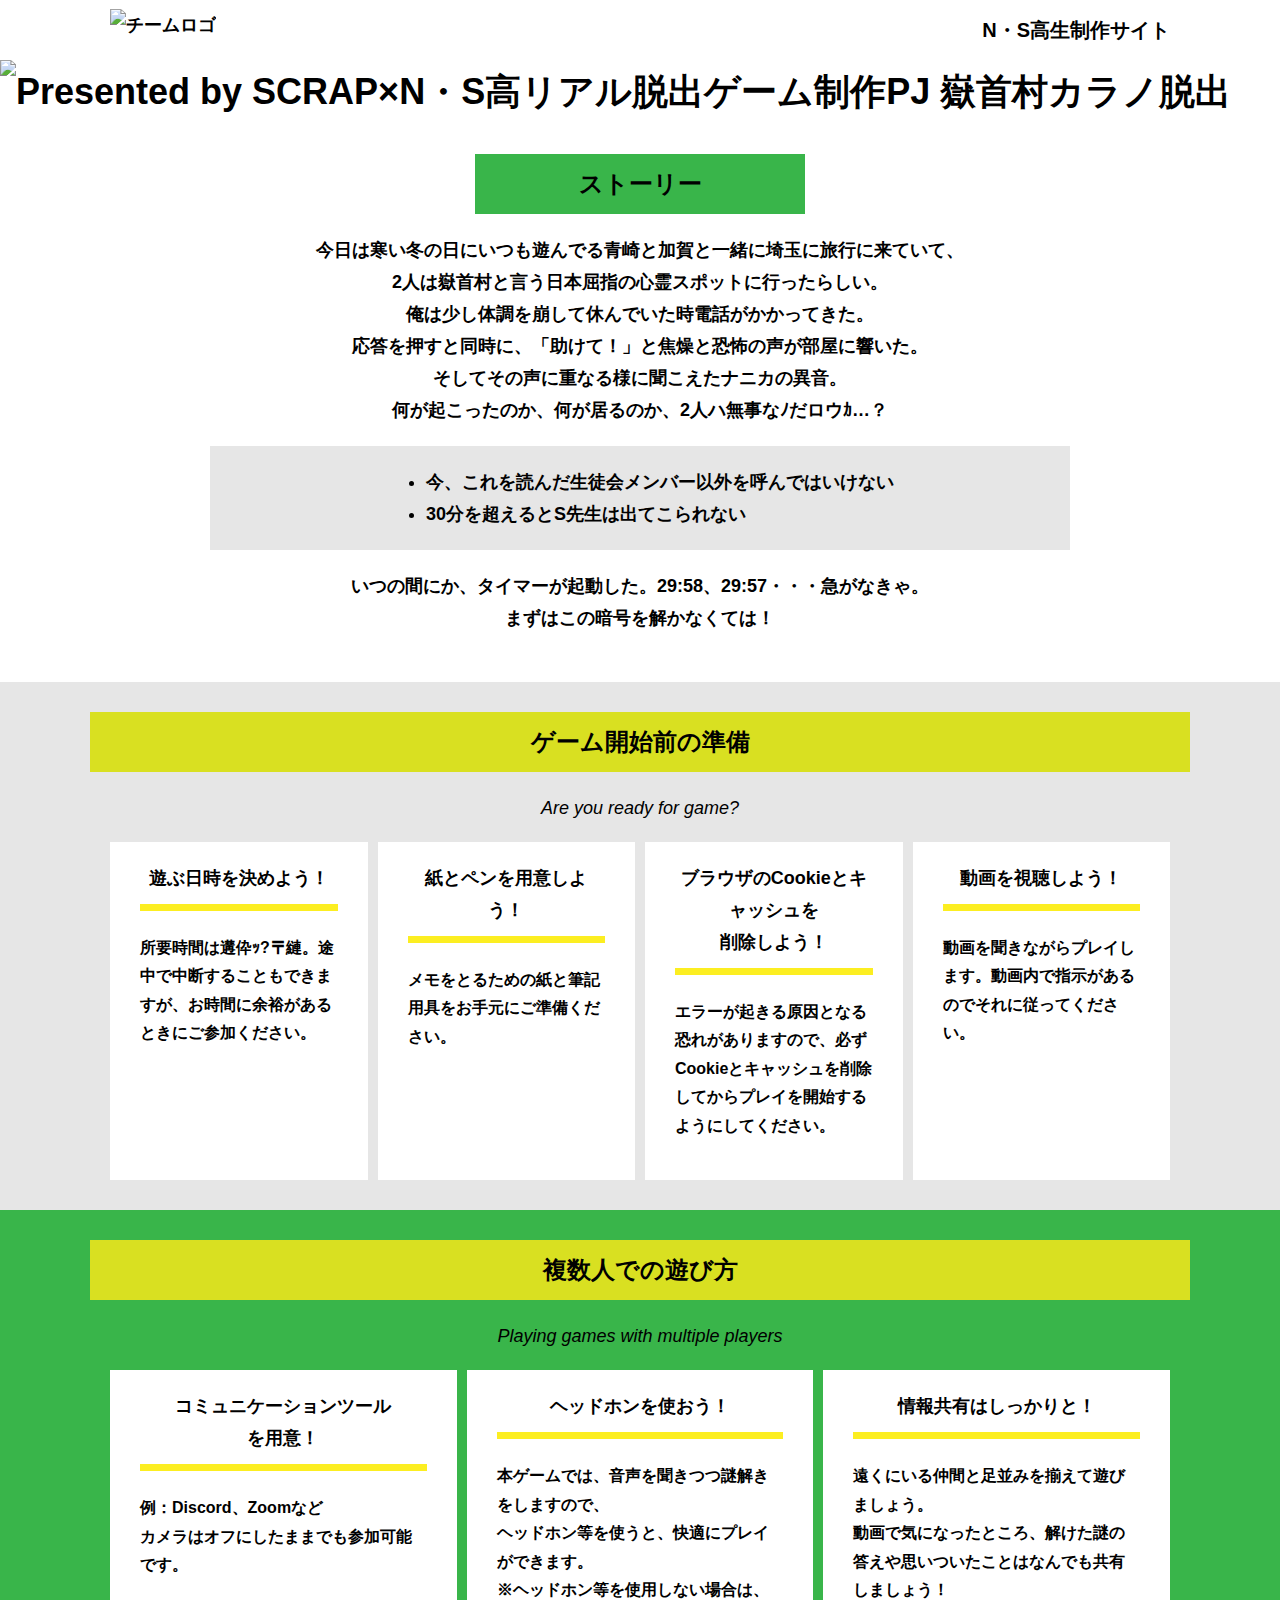
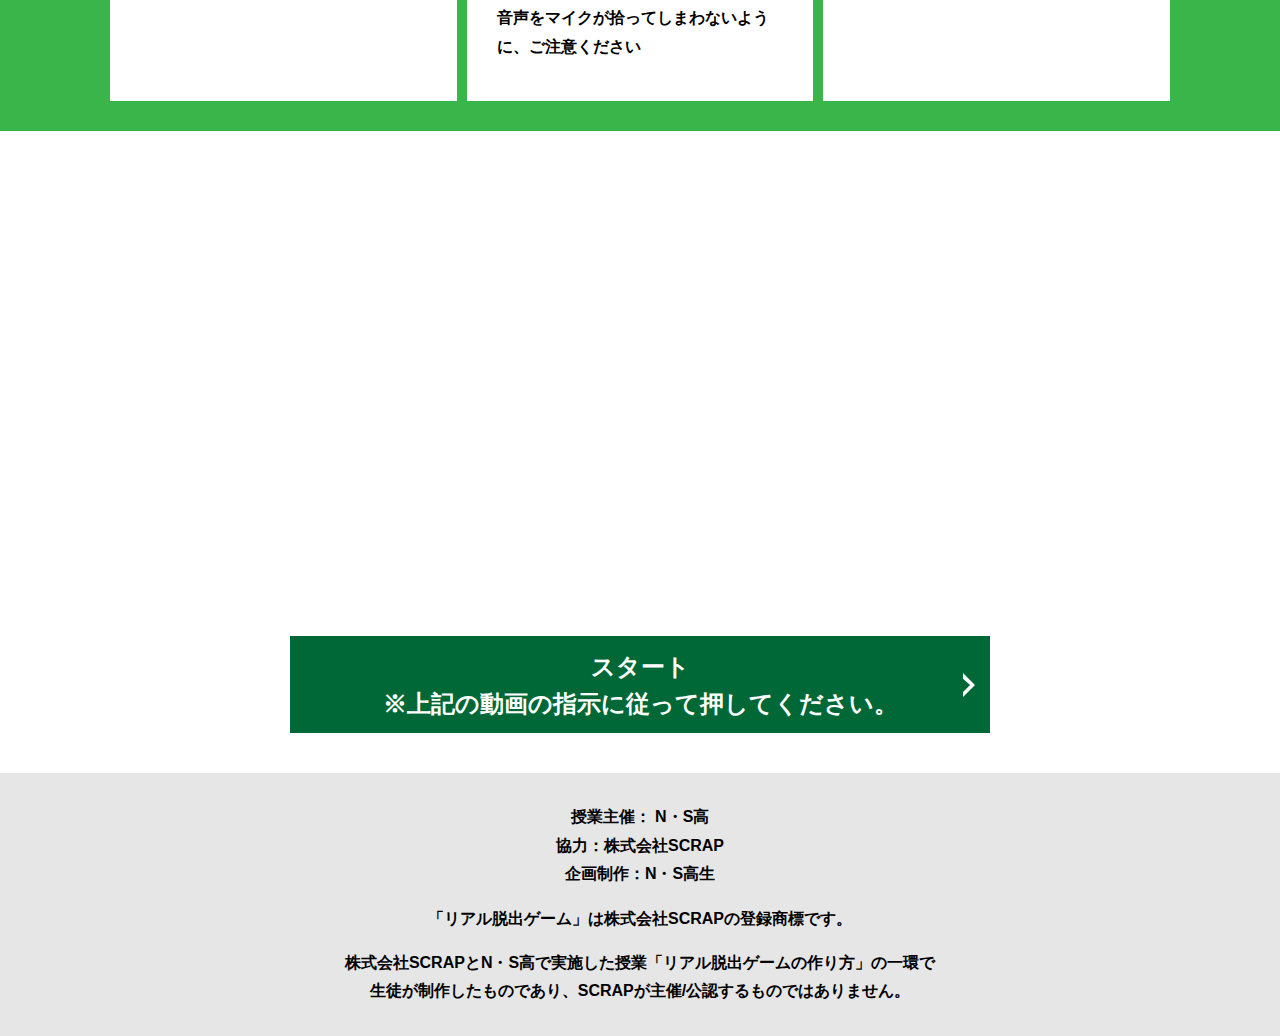
==== index.html @ 5a53a0fa "Update index.html" ====
<!DOCTYPE html>
<html lang="ja">
<head>
  <meta charset="UTF-8">
  <meta http-equiv="X-UA-Compatible" content="IE=edge">
  <meta name="viewport" content="width=device-width, initial-scale=1.0">
  <title>嶽首村カラノ脱出 │ Project N</title>
  <link rel="stylesheet" href="assets/css/normalize.css">
  <link rel="stylesheet" href="assets/css/style.css">
</head>
<body>
  <svg width="0" height="0" class="hidden">
    <symbol xmlns="http://www.w3.org/2000/svg" viewBox="0 0 12.47 24.94" id="arrow" class="arrow_svg">
      <title>arrow</title>
      <polygon points="0 24.94 0 19.66 7.35 12.47 0 5.92 0 0 12.47 12.47 0 24.94"/>
    </symbol>
  </svg>
  <header class="header">
    <div class="container">
      <div class="header__logo"><img src="assets/images/image1.svg" alt="チームロゴ"></div>
      <div class="header__name">N・S高生制作サイト</div>
    </div>
  </header>
  <main class="main index-page">
    <!-- タイトルエリア　ここから -->
    <h1 class="main-title"><img src="assets/images/top-image.png" alt="Presented by SCRAP×N・S高リアル脱出ゲーム制作PJ 嶽首村カラノ脱出"></h1>
    <!-- タイトルエリア　ここまで -->
    <section class="section section--story">
      <div class="container">
        <h2 class="section-title section-title--keycolor section-title--story">ストーリー</h2>
        <div class="story">
          <p class="text-center">今日は寒い冬の日にいつも遊んでる青崎と加賀と一緒に埼玉に旅行に来ていて、<br>
            2人は嶽首村と言う日本屈指の心霊スポットに行ったらしい。<br>
            俺は少し体調を崩して休んでいた時電話がかかってきた。<br>
            応答を押すと同時に、「助けて！」と焦燥と恐怖の声が部屋に響いた。<br>
            そしてその声に重なる様に聞こえたナニカの異音。<br>
            何が起こったのか、何が居るのか、2人ハ無事なﾉだロウｶ…？<br>
          <div class="story__note__outer bg-color--gray">
            <ul class="story__note">
              <li>今、これを読んだ生徒会メンバー以外を呼んではいけない</li>
              <li>30分を超えるとS先生は出てこられない</li>
            </ul>
          </div>
          <p class="text-center">いつの間にか、タイマーが起動した。29:58、29:57・・・急がなきゃ。<br>
            まずはこの暗号を解かなくては！</p>
        </div>
      </div>
    </section>
    <section class="section bg-color--gray">
      <div class="container">
        <h2 class="section-title">ゲーム開始前の準備</h2>
        <p class="font-eng text-center">Are you ready for game?</p>
        <!--
          class名"row"内のclass名"column"が横並びになります。
          改行する場合は以下のように追加してください。
          <div class="row">
            <div class="column">
              ～ 内容 ～
            </div>
          </div>
        -->
        <div class="row">
          <div class="column">
            <div class="card">
              <h3 class="card__title">遊ぶ日時を決めよう！</h3>
              <p class="card__content">所要時間は遘伜ｯ?〒縺。途中で中断することもできますが、お時間に余裕があるときにご参加ください。</p>
            </div>
          </div>
          <div class="column">
            <div class="card">
              <h3 class="card__title">紙とペンを用意しよう！</h3>
              <p class="card__content">メモをとるための紙と筆記用具をお手元にご準備ください。</p>
            </div>
          </div>
          <div class="column">
            <div class="card">
              <h3 class="card__title">ブラウザのCookieとキャッシュを<br>削除しよう！</h3>
              <p class="card__content">エラーが起きる原因となる恐れがありますので、必ずCookieとキャッシュを削除してからプレイを開始するようにしてください。</p>
            </div>
          </div>
          <div class="column">
            <div class="card">
              <h3 class="card__title">動画を視聴しよう！</h3>
              <p class="card__content">動画を聞きながらプレイします。動画内で指示があるのでそれに従ってください。</p>
            </div>
          </div>
        </div>
     </div>
    </section>
    <section class="section bg-color--keycolor">
      <div class="container">
        <h2 class="section-title">複数人での遊び方</h2>
        <p class="font-eng text-center">Playing games with multiple players</p>
        <div class="row">
          <div class="column">
            <div class="card">
              <h3 class="card__title">コミュニケーションツール<br>を用意！</h3>
              <p class="card__content">例：Discord、Zoomなど<br>
                カメラはオフにしたままでも参加可能です。
　　　　　　　　</p>
            </div>
          </div>
          <div class="column">
            <div class="card">
              <h3 class="card__title">ヘッドホンを使おう！</h3>
              <p class="card__content">本ゲームでは、音声を聞きつつ謎解きをしますので、<br>
                ヘッドホン等を使うと、快適にプレイができます。<br>
                ※ヘッドホン等を使用しない場合は、音声をマイクが拾ってしまわないように、ご注意ください</p>
            </div>
          </div>
          <div class="column">
            <div class="card">
              <h3 class="card__title">情報共有はしっかりと！</h3>
              <p class="card__content">遠くにいる仲間と足並みを揃えて遊びましょう。<br>
                動画で気になったところ、解けた謎の答えや思いついたことはなんでも共有しましょう！</p>
            </div>
          </div>
        </div>
      </div>
    </section>
    <div class="youtube__container">
      <div class="youtube">
        <iframe width="560" height="315" src="https://www.youtube.com/embed/6C8iuXgtB30?controls=0" title="YouTube video player" frameborder="0" allow="accelerometer; autoplay; clipboard-write; encrypted-media; gyroscope; picture-in-picture" allowfullscreen></iframe>
      </div>
    </div>
    <section class="section">
      <div class="container">
        <a class="btn" href="main.html">スタート<br>
          ※上記の動画の指示に従って押してください。<svg class="btn__arrow"><use xlink:href="#arrow"></use></svg></a>
      </div>
    </section>
  </main>
  <footer class="footer section bg-color--gray">
    <div class="container">
      <p class="text-center">授業主催： N・S高<br>協力：株式会社SCRAP<br>企画制作：N・S高生</p>
      <p class="text-center">「リアル脱出ゲーム」は株式会社SCRAPの登録商標です。</p>
      <p class="text-center">株式会社SCRAPとN・S高で実施した授業「リアル脱出ゲームの作り方」の一環で<br>生徒が制作したものであり、SCRAPが主催/公認するものではありません。</p>
    </div>
  </footer>
</body>
</html>
---- assets/css/style.css ----
@charset "UTF-8";
/****************************
 * 共通CSSのテンプレートです。
*****************************/
*,
*::before,
*::after {
  -webkit-box-sizing: border-box;
          box-sizing: border-box;
}

html {
  font-size: 18px;
  -webkit-box-sizing: border-box;
          box-sizing: border-box;
}

body {
  overflow-x: hidden;
  font-family: "游ゴシック体", "Yu Gothic", YuGothic, "ヒラギノ角ゴ Pro", "Hiragino Kaku Gothic Pro", "メイリオ", "Meiryo", sans-serif;
  font-size: 18px;
  line-height: 1.77778;
  font-weight: bold;
  text-decoration: none;
  border: none;
  list-style: none;
  color: #000;
  margin: 0;
}

img {
  width: 100%;
}

figure {
  margin: 0;
}

figcaption {
  margin-top: 30px;
  font-size: 14px;
}

@media screen and (max-width: 767px) {
  figcaption {
    font-size: 13px;
  }
}

input[type=text] {
  font-size: 18px;
  border: none;
  padding: 25px 35px;
  display: block;
  margin: 0 auto;
  max-width: 580px;
  width: 100%;
}

::-webkit-input-placeholder {
  color: #999;
}

:-ms-input-placeholder {
  color: #999;
}

::-ms-input-placeholder {
  color: #999;
}

::placeholder {
  color: #999;
}

button {
  cursor: pointer;
  display: block;
  border: none;
  margin: 0 auto;
  background-color: #006837;
  color: #fff;
  width: 287px;
  height: 55px;
}

/*******************
* Layout
*******************/
.section {
  padding-top: 30px;
  padding-bottom: 30px;
}

.section--clear {
  /* ステージクリア画面 */
  position: fixed;
  display: none;
  /* 読み込み時に一瞬表示されるのを防ぐ */
  -webkit-box-pack: center;
      -ms-flex-pack: center;
          justify-content: center;
  -webkit-box-align: center;
      -ms-flex-align: center;
          align-items: center;
  top: 0;
  bottom: 0;
  left: 0;
  right: 0;
  z-index: 200;
}

.section--clear.isClear {
  display: -webkit-box;
  display: -ms-flexbox;
  display: flex;
}

.container {
  width: 1100px;
  padding-left: 20px;
  padding-right: 20px;
  margin: 0 auto;
}

@media screen and (max-width: 1100px) {
  .container {
    width: calc(100% - 40px);
  }
}

.row {
  display: -webkit-box;
  display: -ms-flexbox;
  display: flex;
  -ms-flex-line-pack: stretch;
      align-content: stretch;
  gap: 10px;
}

.row + .row {
  margin-top: 20px;
}

.column {
  width: 100%;
}

.card {
  background-color: #fff;
  margin-bottom: 20px;
  height: 100%;
}

.card__title {
  font-size: 18px;
  text-align: center;
  margin: 0;
  padding: 20px 30px;
  position: relative;
  cursor: pointer;
}

.card__content {
  -webkit-transition: all 0.3s;
  transition: all 0.3s;
  font-size: 16px;
  padding: 20px 30px;
  margin: 0;
  position: relative;
}

.card__content::before {
  display: block;
  content: '';
  width: calc(100% - 60px);
  height: 7px;
  background-color: #fcee21;
  position: absolute;
  top: -10px;
  left: 30px;
}

.hint-page .card {
  height: auto;
}

.hint-page .card__content {
  display: none;
  text-align: center;
}

.hint-page .card__arrow {
  position: absolute;
  top: calc(50% - 12px);
  right: 45px;
  -webkit-transform: rotate(90deg);
          transform: rotate(90deg);
  -webkit-transition: all 0.3s;
  transition: all 0.3s;
  fill: #009245;
  width: 12px;
  height: 24px;
}

.hint-page .card.is-open .card__content {
  display: block;
}

.hint-page .card.is-open .card__arrow {
  -webkit-transform: rotate(-90deg);
          transform: rotate(-90deg);
}

.box {
  padding: 35px 30px;
}

.youtube {
  position: relative;
  width: 100%;
  padding-top: 56.25%;
}

.youtube iframe {
  position: absolute;
  top: 0;
  left: 0;
  width: 100%;
  height: 100%;
}

.youtube__container {
  max-width: 800px;
  margin: 15px auto 0 auto;
}

/*********************
* Color
*********************/
.bg-color--keycolor {
  background-color: #39b54a;
}

.bg-color--subcolor {
  background-color: #d9e021;
}

.bg-color--gray {
  background-color: #e6e6e6;
}

/*********************
* title
**********************/
.main-title {
  margin: 0;
}

.sub-title {
  text-align: center;
  font-size: 18px;
  line-height: 1.66667;
}

.sub-title__bg {
  background-color: #fcee21;
  padding-left: 1rem;
  padding-right: 1rem;
}

.section-title {
  font-size: 24px;
  line-height: 1.75;
  text-align: center;
  padding: 9px 20px;
  background-color: #d9e021;
  margin: 0 -20px 20px -20px;
}

.section-title__stage {
  display: inline-block;
  margin-right: 2rem;
}

.section-title--keycolorlight {
  background-color: #8cc63f;
}

.section-title--keycolorlight .section-title__stage {
  color: #fff;
}

.section-title--keycolor {
  background-color: #39b54a;
}

.section-title--story {
  width: 330px;
  margin: 0 auto 20px;
}

.section-title--border {
  position: relative;
  font-size: 30px;
  text-align: center;
  line-height: 1.06667;
  margin: 0;
  padding-bottom: 15px;
  color: #006837;
}

.section-title--border::after {
  position: absolute;
  bottom: 0;
  left: calc(50% - 95px);
  display: block;
  content: '';
  background-color: #fff;
  height: 2.6px;
  width: 190px;
}

/******************
* text
******************/
.font-eng {
  font-style: italic;
  font-weight: normal;
}

/*************************
* Button
*************************/
.btn {
  display: block;
  text-decoration: none;
  cursor: pointer;
  background-color: #006837;
  color: #fff;
  font-size: 24px;
  line-height: 1.54167;
  text-align: center;
  padding: 11.5px;
  width: calc(100% - 40px);
  max-width: 700px;
  margin: 10px auto;
  position: relative;
}

.btn:hover {
  opacity: 0.7;
}

.btn__arrow {
  position: absolute;
  top: calc(50% - 12px);
  right: 15px;
  fill: #fff;
  width: 12px;
  height: 24px;
}

/****************
* header
*****************/
.header {
  background-color: #fff;
  height: 60px;
}

.header .container {
  display: -webkit-box;
  display: -ms-flexbox;
  display: flex;
  -webkit-box-pack: justify;
      -ms-flex-pack: justify;
          justify-content: space-between;
  -webkit-box-align: center;
      -ms-flex-align: center;
          align-items: center;
  height: 100%;
}

.header__logo {
  width: 330px;
  height: 42px;
}

.header__name {
  font-size: 20px;
  line-height: 1.1;
}

.footer {
  font-size: 16px;
}

.footer p:first-child {
  margin-top: 0;
}

.footer p:last-child {
  margin-bottom: 0;
}

/********************
* main
********************/
.story__note {
  margin: 0;
}

.story__note__outer {
  width: 860px;
  display: -webkit-box;
  display: -ms-flexbox;
  display: flex;
  padding: 20px;
  margin: 20px auto;
  -webkit-box-pack: center;
      -ms-flex-pack: center;
          justify-content: center;
}

@media screen and (max-width: 940px) {
  .story__note__outer {
    width: 100%;
  }
}

.stage-column__container + .stage-column__container {
  border-top: 2px solid #fff;
}

.answer {
  font-size: 18px;
  margin-bottom: 20px;
  line-height: 80px;
  word-spacing: 20px;
}

.err-message {
  color: #c1272d;
  font-size: 18px;
  text-align: center;
}

.link-hint {
  text-align: center;
  display: block;
  margin-top: 20px;
}

.clear-message {
  background-color: #d9e021;
  padding: 30px 30px 60px;
  position: relative;
}

.clear-message__title {
  position: relative;
  display: block;
  text-align: center;
  color: #006837;
  font-size: 30px;
  padding-bottom: 10px;
  margin-bottom: 35px;
}

.clear-message__title::after {
  content: '';
  position: absolute;
  display: block;
  width: 183px;
  height: 2px;
  background-color: #fff;
  bottom: 0;
  left: calc(50% - (183px/2));
}

.clear-message__content {
  text-align: center;
}

.clear-message__btn {
  position: absolute;
  bottom: -30px;
  left: calc(50% - 144px);
  width: 288px;
  margin: 0;
}

/********************
* Utility
********************/
.text-center {
  text-align: center;
}

.text-left {
  text-align: left;
}

.text-right {
  text-align: right;
}

.hidden {
  display: none;
}
/*# sourceMappingURL=style.css.map */
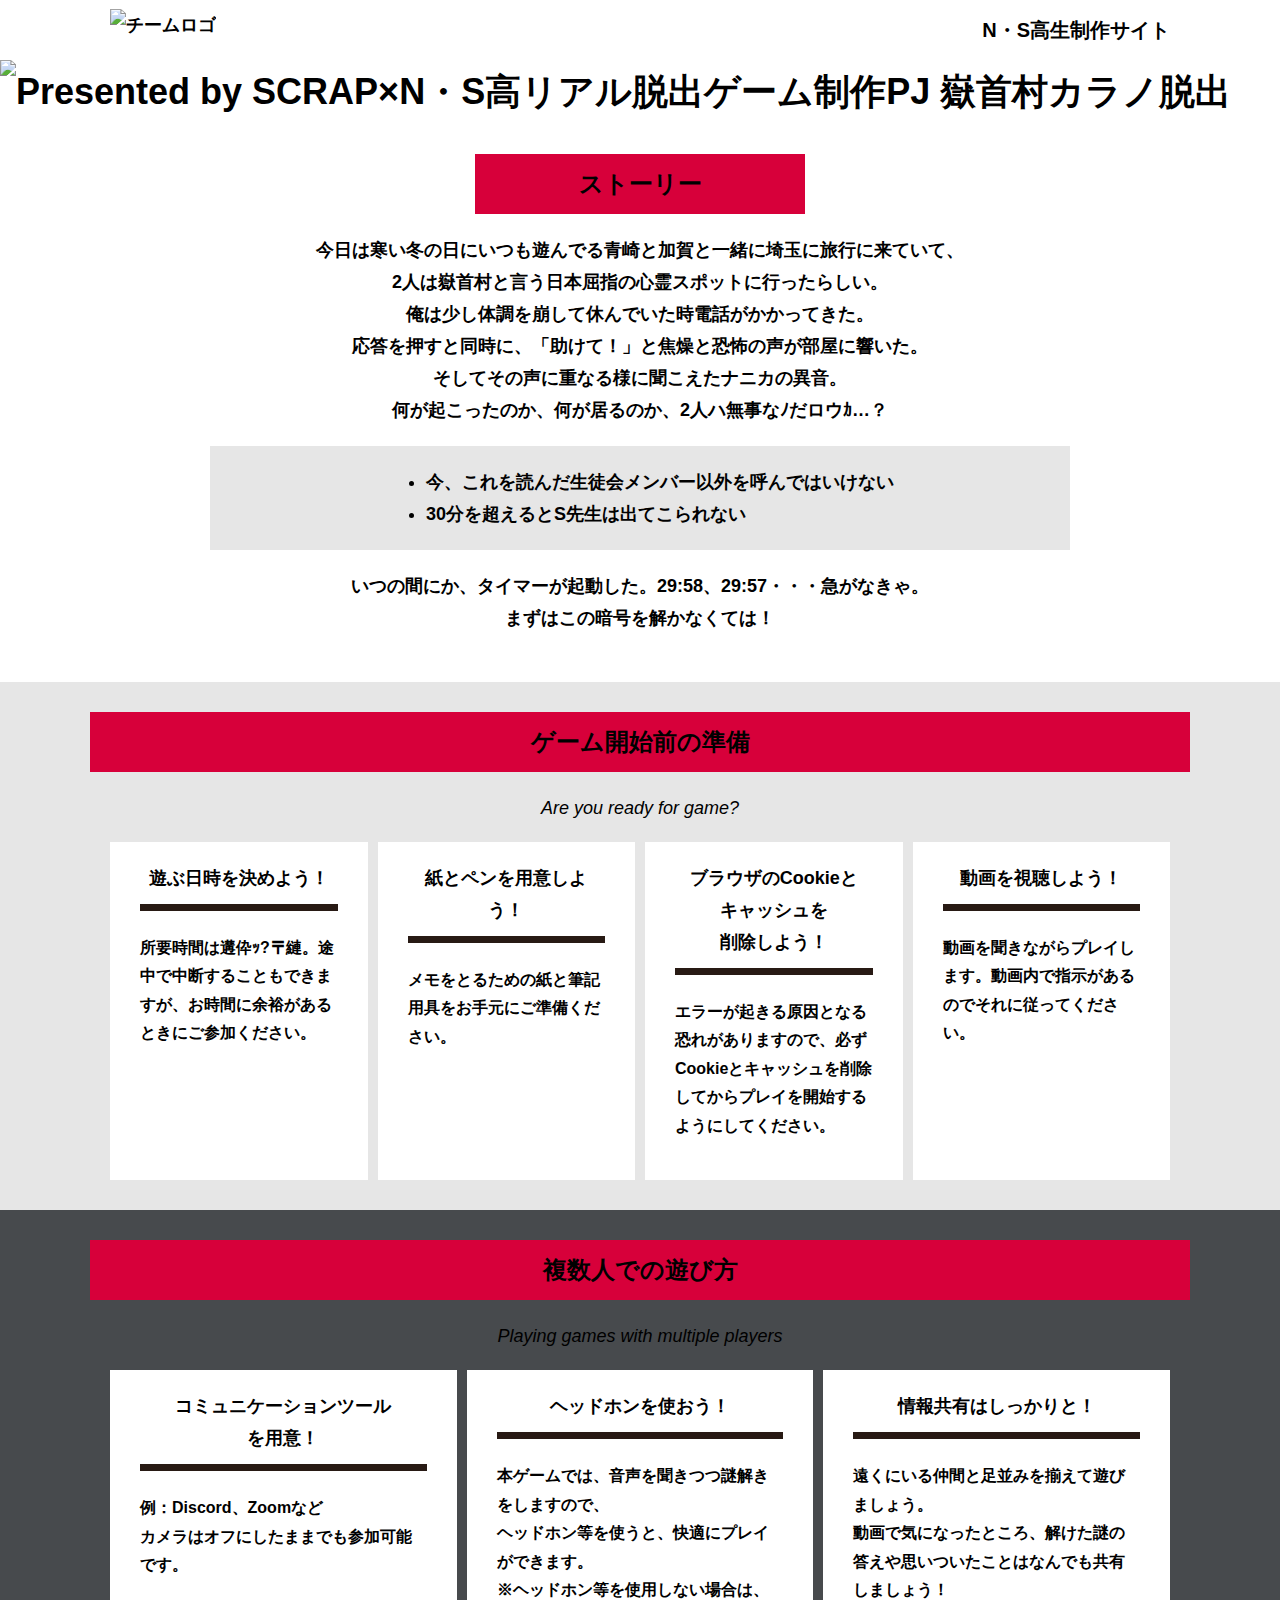
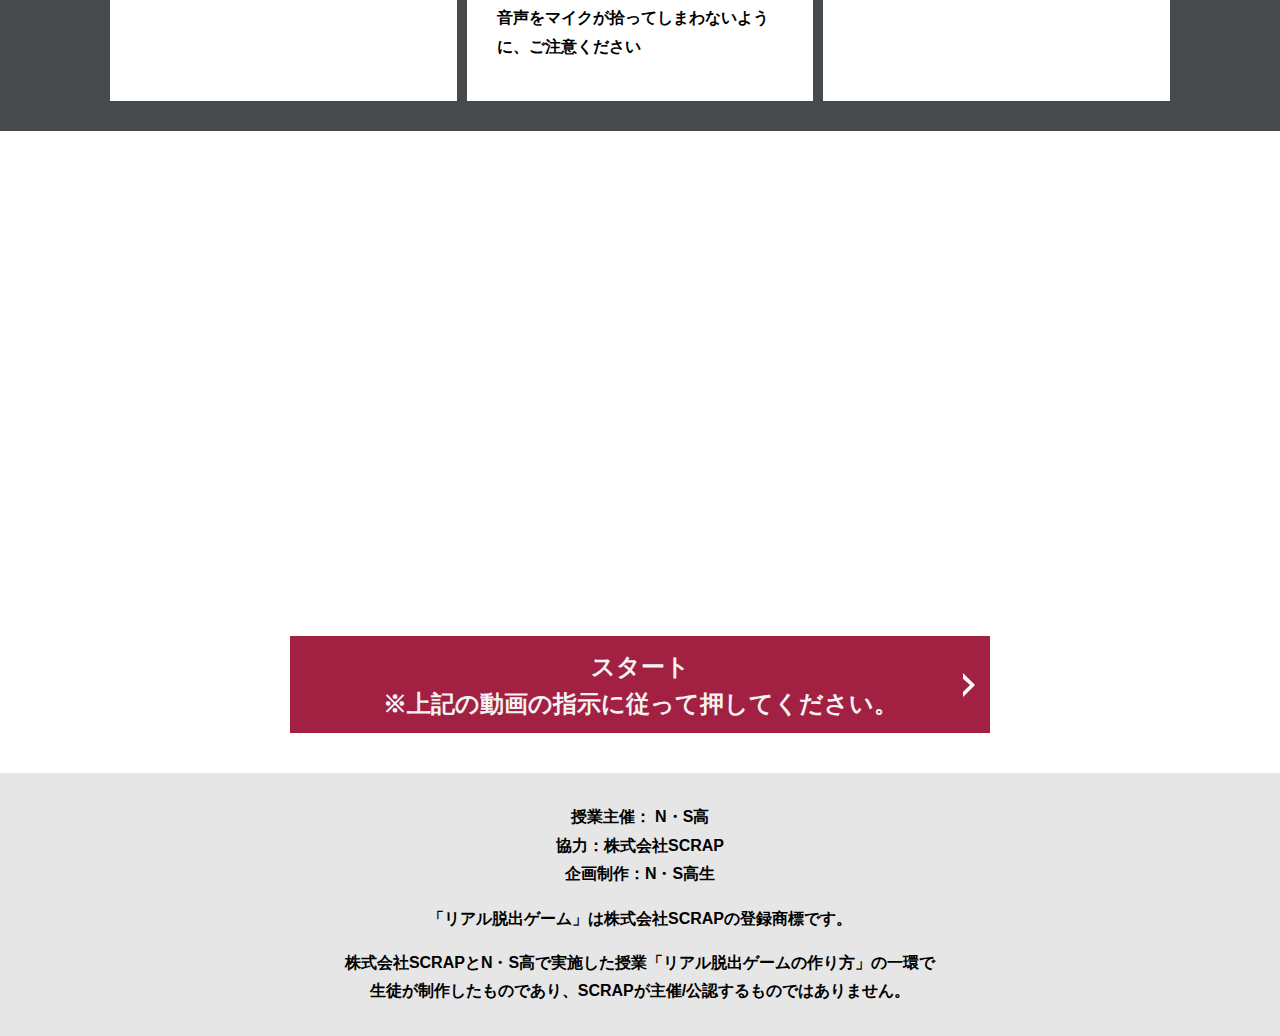
==== commit 4c8e5b64: "Update index.html" ====
--- a/index.html
+++ b/index.html
@@ -17,13 +17,13 @@
   </svg>
   <header class="header">
     <div class="container">
-      <div class="header__logo"><img src="assets/images/image1.svg" alt="チームロゴ"></div>
+      <div class="header__logo"><img src="assets/images/image0 (1).svg" alt="チームロゴ"></div>
       <div class="header__name">N・S高生制作サイト</div>
     </div>
   </header>
   <main class="main index-page">
     <!-- タイトルエリア　ここから -->
-    <h1 class="main-title"><img src="assets/images/top-image.png" alt="Presented by SCRAP×N・S高リアル脱出ゲーム制作PJ 嶽首村カラノ脱出"></h1>
+    <h1 class="main-title"><img src="assets/images/イラスト493.png" alt="Presented by SCRAP×N・S高リアル脱出ゲーム制作PJ 嶽首村カラノ脱出"></h1>
     <!-- タイトルエリア　ここまで -->
     <section class="section section--story">
       <div class="container">
@@ -74,7 +74,7 @@
           </div>
           <div class="column">
             <div class="card">
-              <h3 class="card__title">ブラウザのCookieとキャッシュを<br>削除しよう！</h3>
+              <h3 class="card__title">ブラウザのCookieと<br>キャッシュを<br>削除しよう！</h3>
               <p class="card__content">エラーが起きる原因となる恐れがありますので、必ずCookieとキャッシュを削除してからプレイを開始するようにしてください。</p>
             </div>
           </div>
--- a/assets/css/style.css
+++ b/assets/css/style.css
@@ -175,7 +175,7 @@
   content: '';
   width: calc(100% - 60px);
   height: 7px;
-  background-color: #fcee21;
+  background-color: #281a14;
   position: absolute;
   top: -10px;
   left: 30px;
@@ -239,7 +239,7 @@
 * Color
 *********************/
 .bg-color--keycolor {
-  background-color: #39b54a;
+  background-color: #474a4d;
 }
 
 .bg-color--subcolor {
@@ -274,7 +274,7 @@
   line-height: 1.75;
   text-align: center;
   padding: 9px 20px;
-  background-color: #d9e021;
+  background-color: #d7003a;
   margin: 0 -20px 20px -20px;
 }
 
@@ -284,7 +284,7 @@
 }
 
 .section-title--keycolorlight {
-  background-color: #8cc63f;
+  background-color: #e83929;
 }
 
 .section-title--keycolorlight .section-title__stage {
@@ -292,7 +292,7 @@
 }
 
 .section-title--keycolor {
-  background-color: #39b54a;
+  background-color: #d7003a;
 }
 
 .section-title--story {
@@ -336,8 +336,8 @@
   display: block;
   text-decoration: none;
   cursor: pointer;
-  background-color: #006837;
-  color: #fff;
+  background-color: #a22041;
+  color: #f3f3f3;
   font-size: 24px;
   line-height: 1.54167;
   text-align: center;
@@ -453,7 +453,7 @@
 }
 
 .clear-message {
-  background-color: #d9e021;
+  background-color: #d3381c;
   padding: 30px 30px 60px;
   position: relative;
 }
@@ -462,7 +462,7 @@
   position: relative;
   display: block;
   text-align: center;
-  color: #006837;
+  color: #302833;
   font-size: 30px;
   padding-bottom: 10px;
   margin-bottom: 35px;
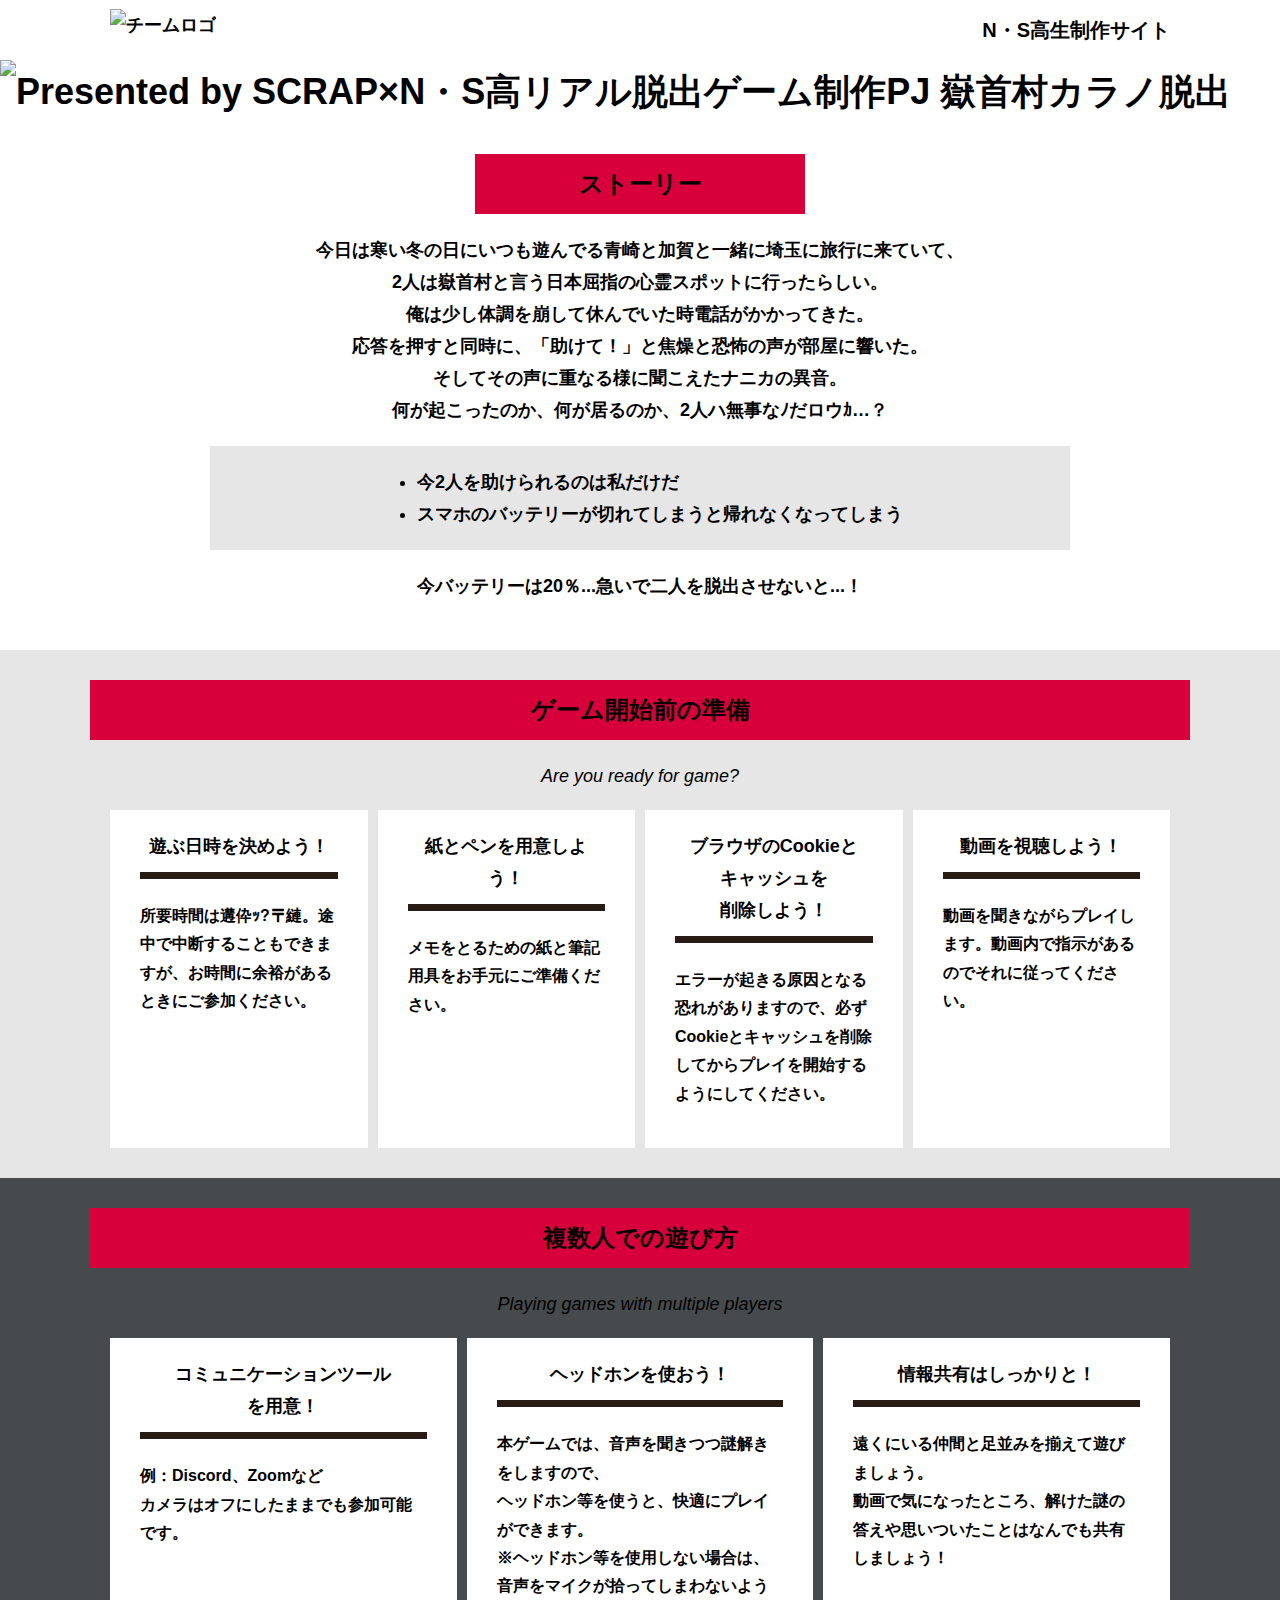
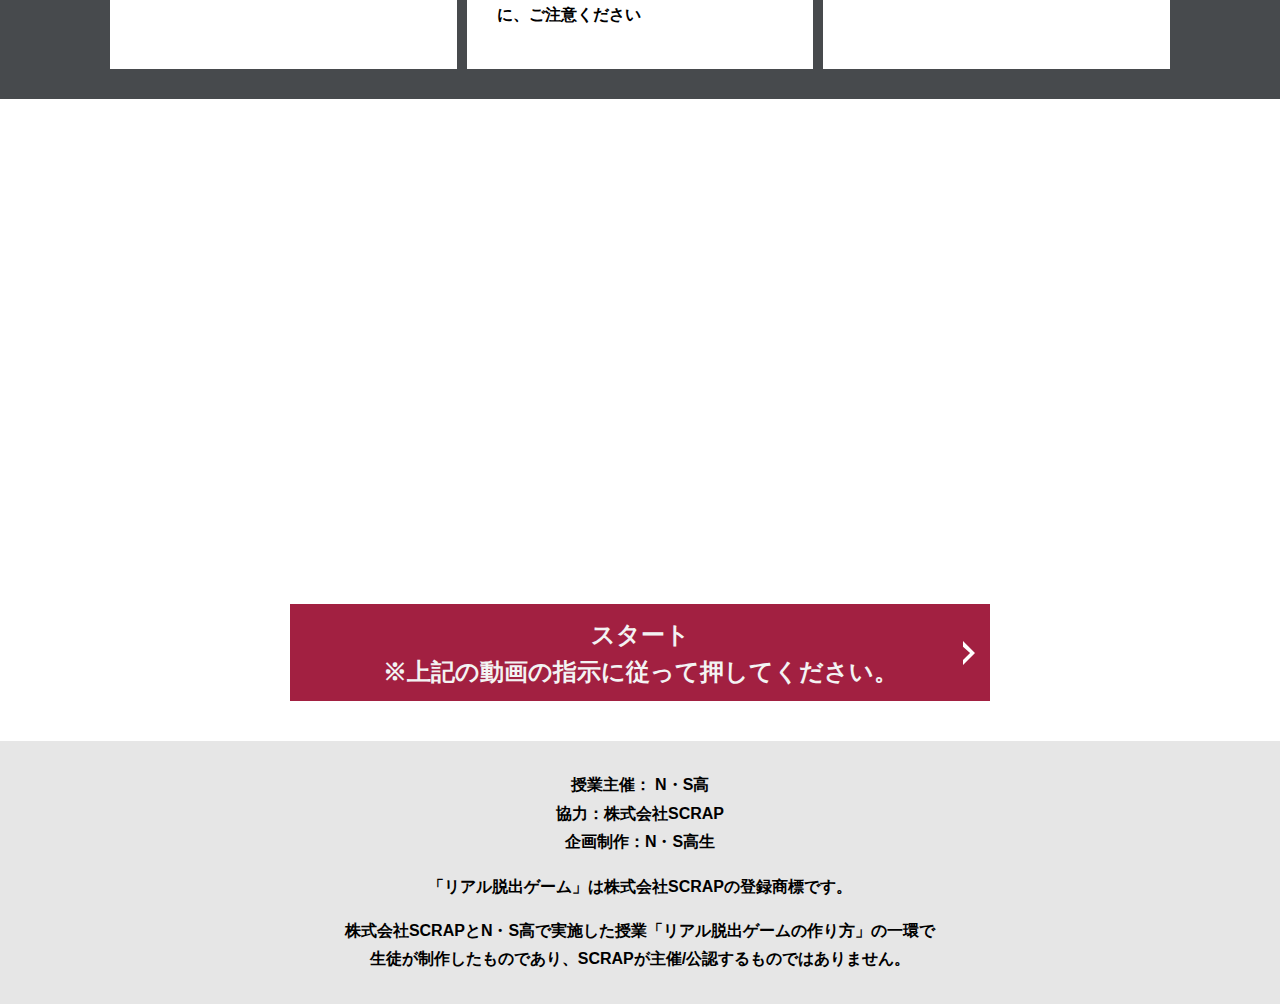
==== commit a93a8302: "Update index.html" ====
--- a/index.html
+++ b/index.html
@@ -37,12 +37,11 @@
             何が起こったのか、何が居るのか、2人ハ無事なﾉだロウｶ…？<br>
           <div class="story__note__outer bg-color--gray">
             <ul class="story__note">
-              <li>今、これを読んだ生徒会メンバー以外を呼んではいけない</li>
-              <li>30分を超えるとS先生は出てこられない</li>
+              <li>今2人を助けられるのは私だけだ</li>
+              <li>スマホのバッテリーが切れてしまうと帰れなくなってしまう</li>
             </ul>
           </div>
-          <p class="text-center">いつの間にか、タイマーが起動した。29:58、29:57・・・急がなきゃ。<br>
-            まずはこの暗号を解かなくては！</p>
+          <p class="text-center">今バッテリーは20％...急いで二人を脱出させないと...！</p>
         </div>
       </div>
     </section>
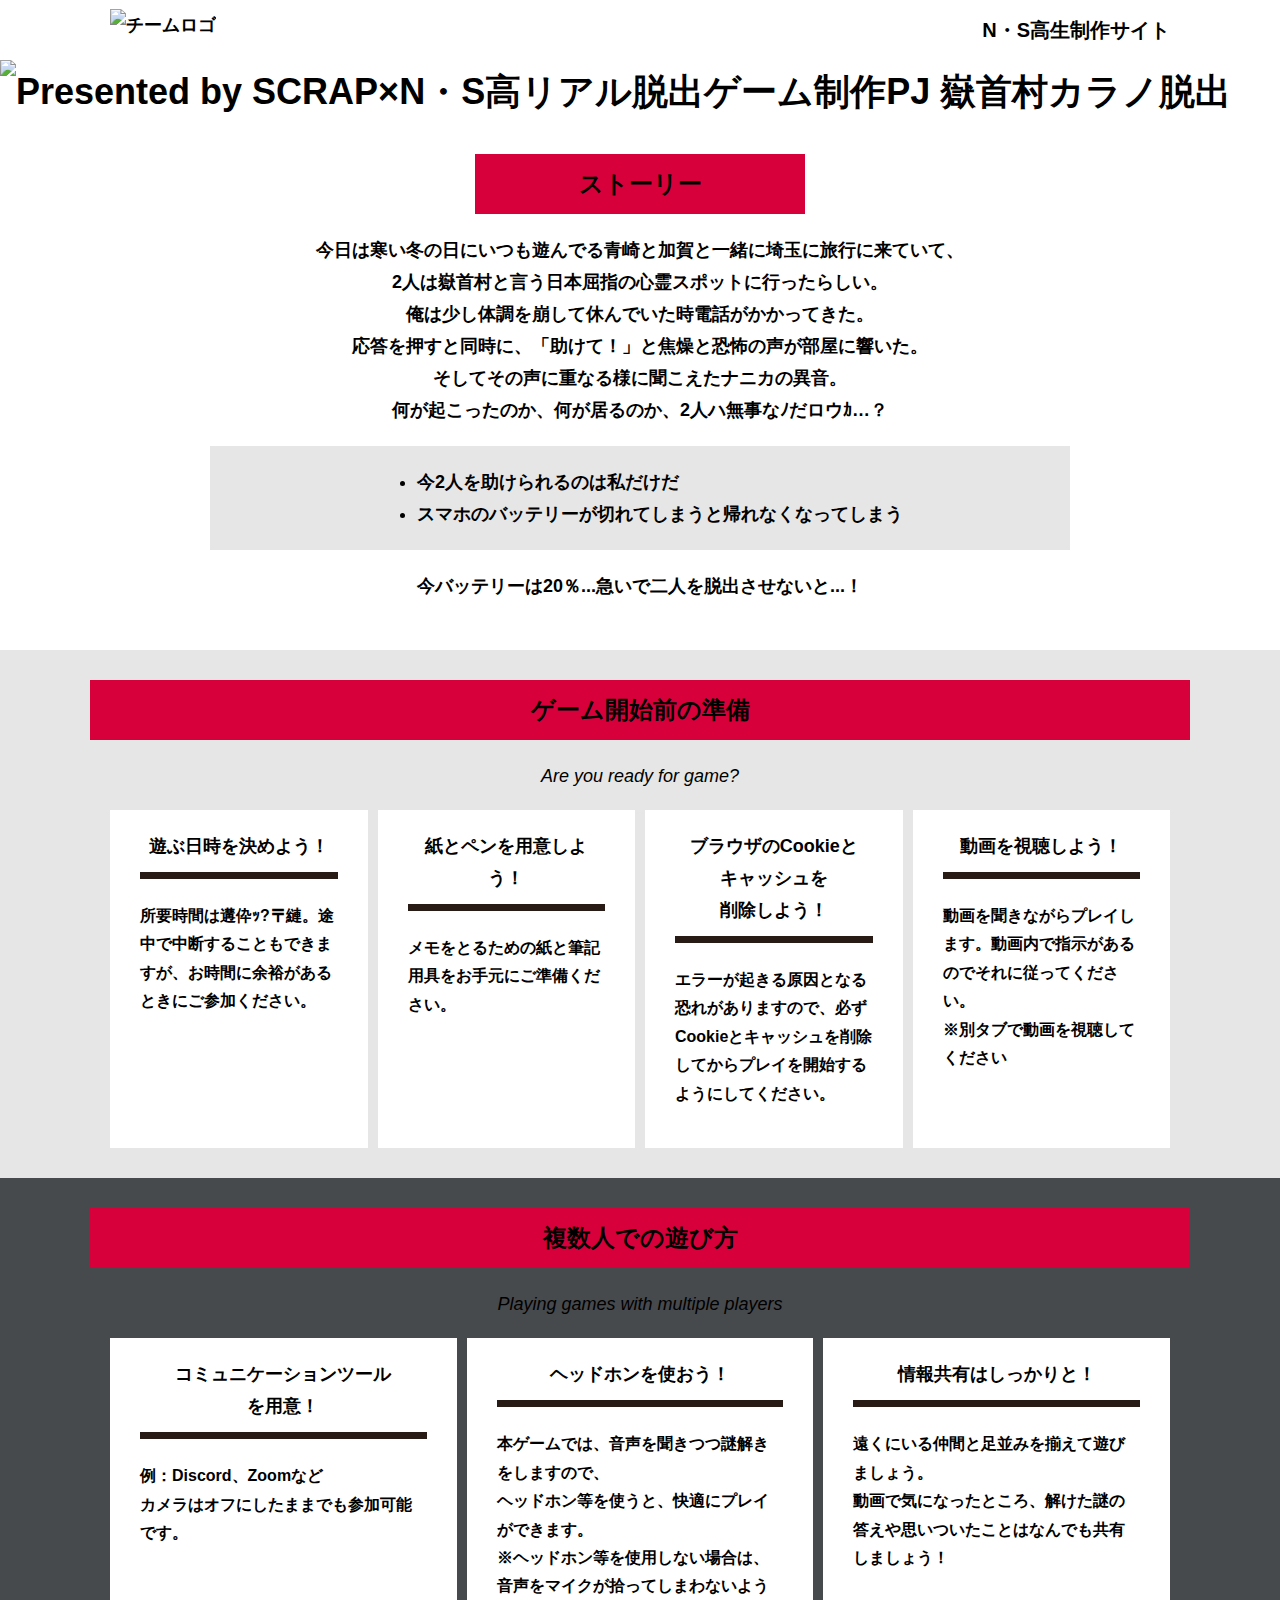
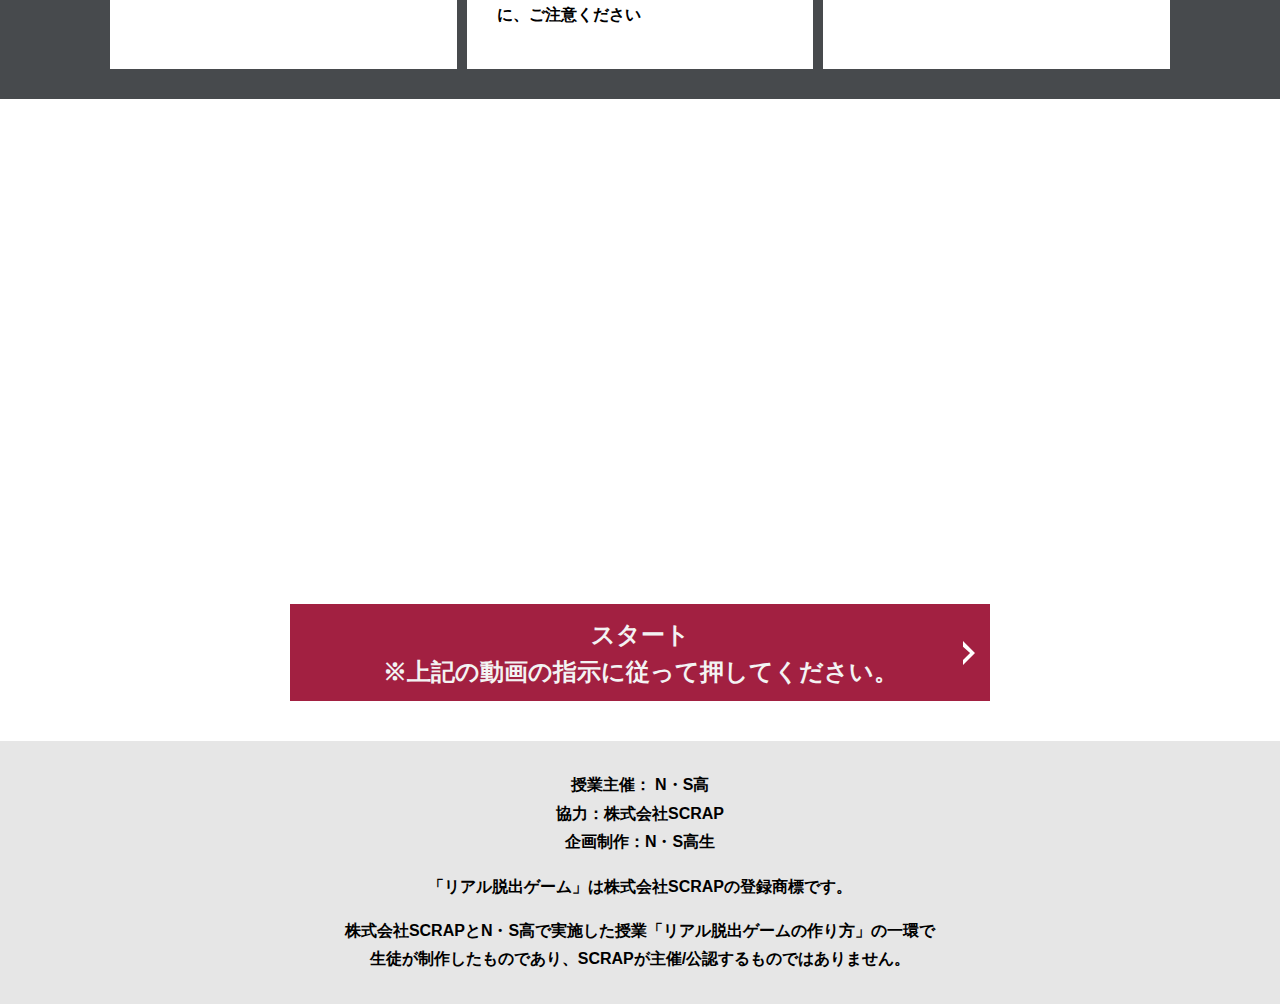
==== commit 4901b5f8: "Update index.html" ====
--- a/index.html
+++ b/index.html
@@ -80,7 +80,8 @@
           <div class="column">
             <div class="card">
               <h3 class="card__title">動画を視聴しよう！</h3>
-              <p class="card__content">動画を聞きながらプレイします。動画内で指示があるのでそれに従ってください。</p>
+              <p class="card__content">動画を聞きながらプレイします。動画内で指示があるのでそれに従ってください。<br>
+              ※別タブで動画を視聴してください</p>
             </div>
           </div>
         </div>
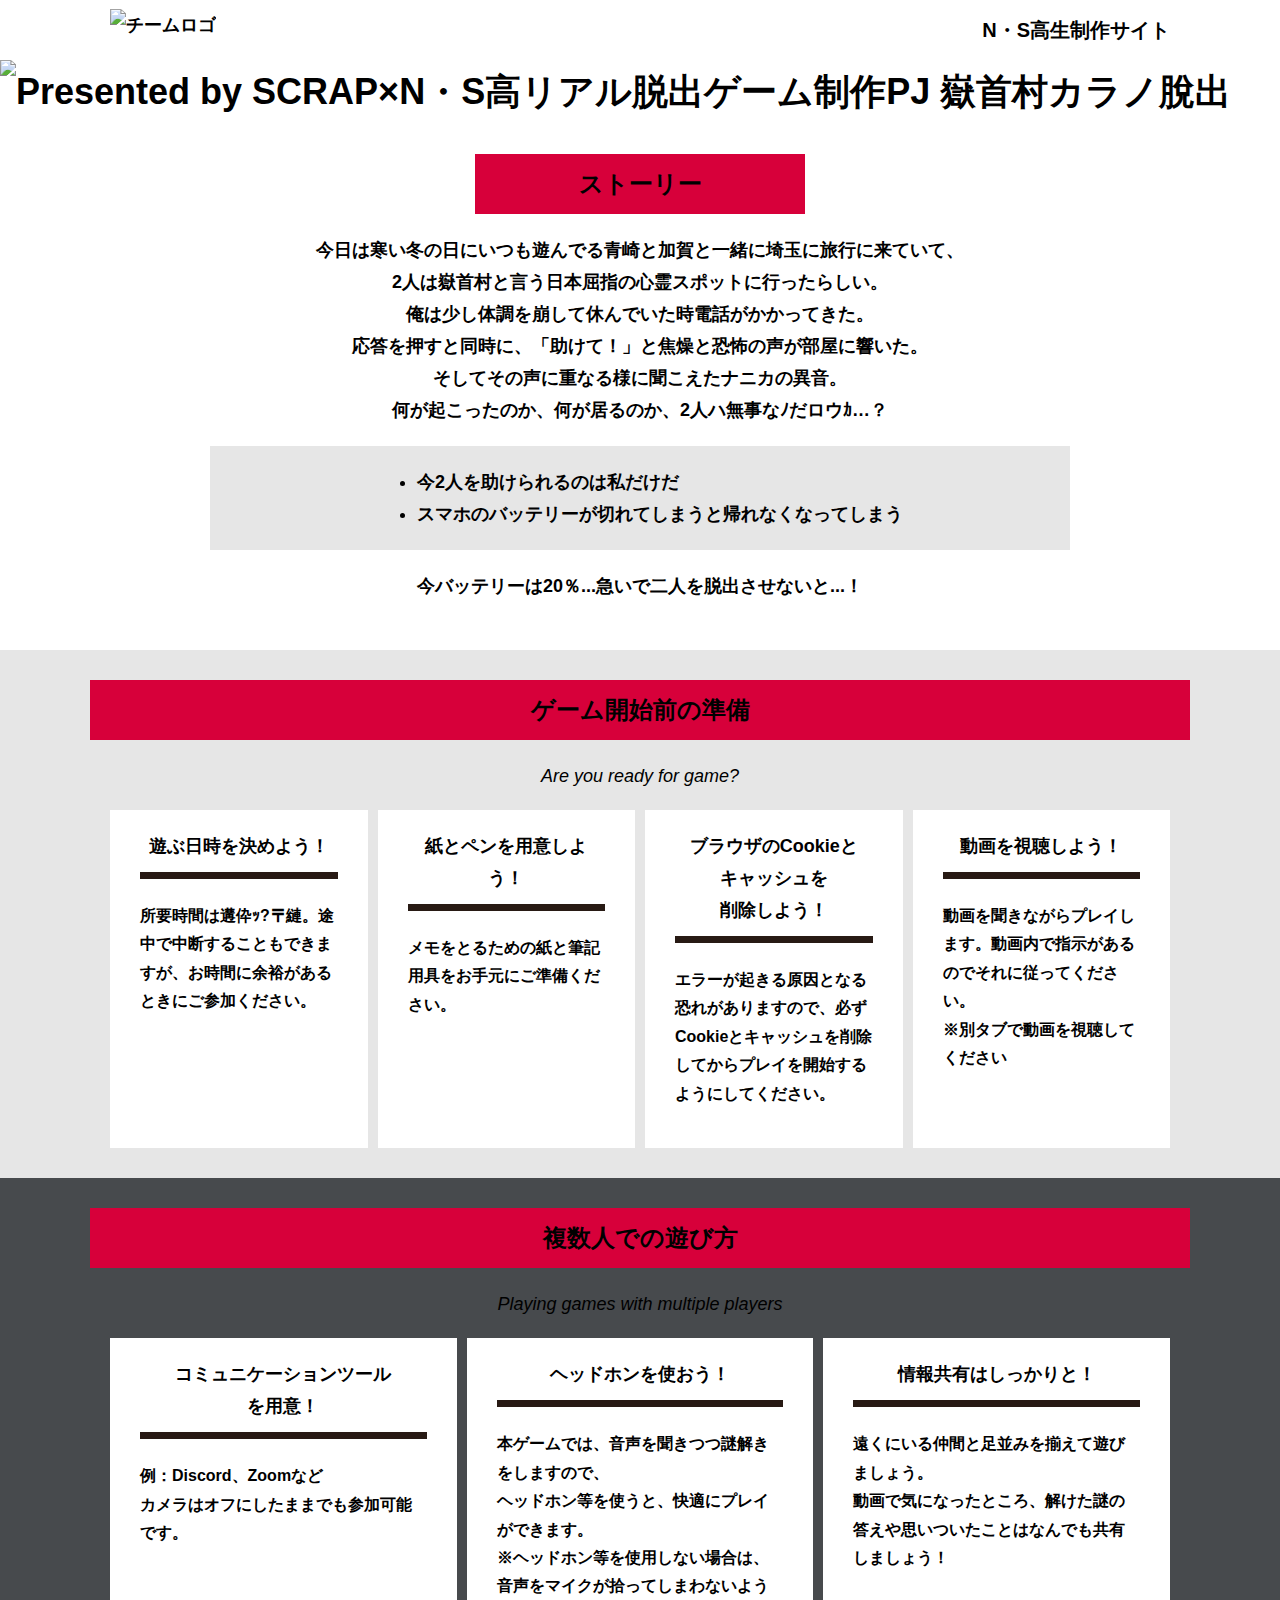
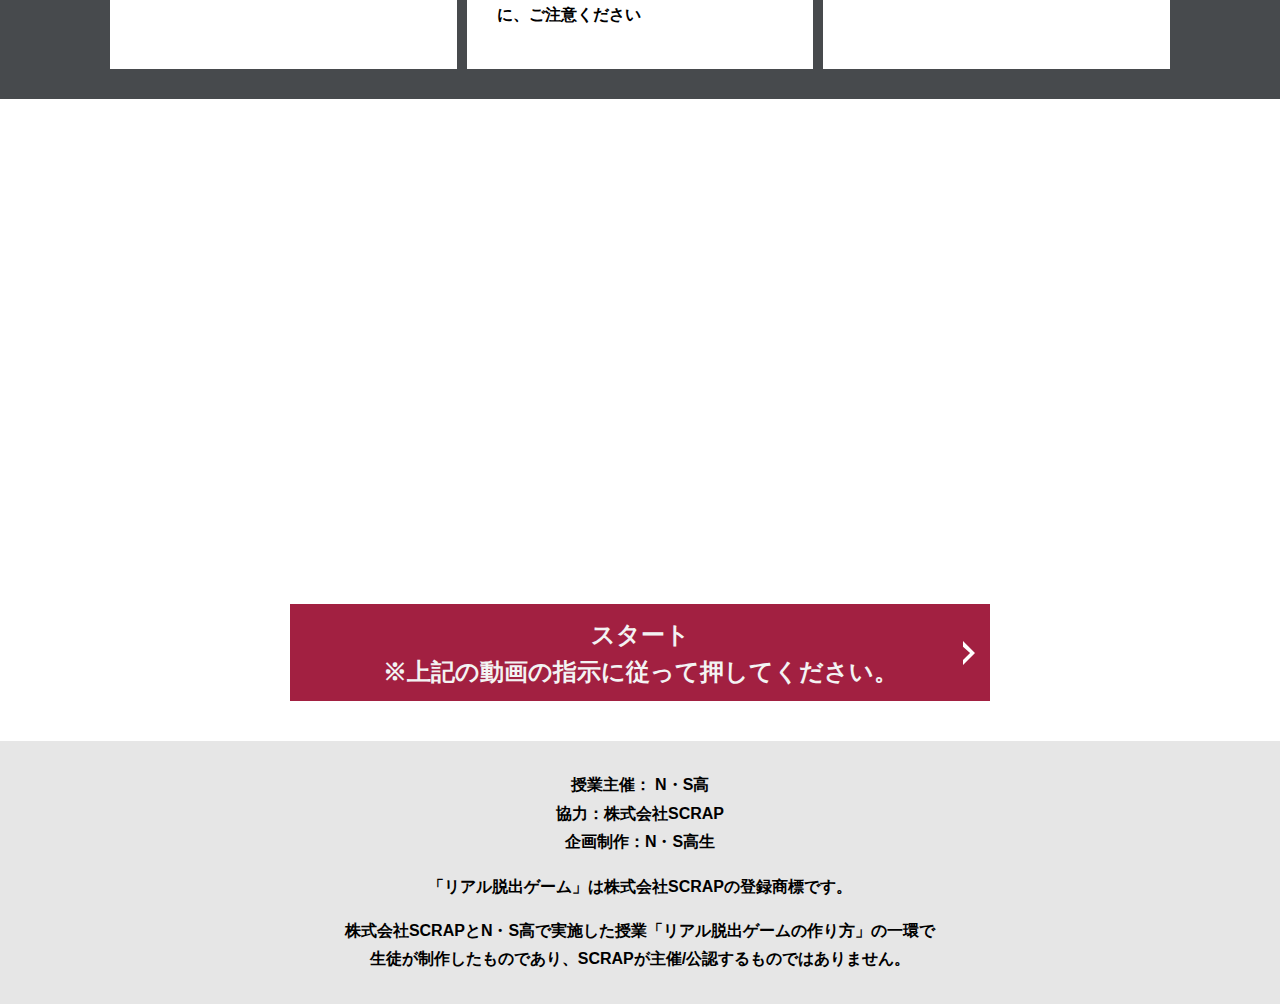
==== commit fa6a10d0: "Update index.html" ====
--- a/index.html
+++ b/index.html
@@ -4,7 +4,7 @@
   <meta charset="UTF-8">
   <meta http-equiv="X-UA-Compatible" content="IE=edge">
   <meta name="viewport" content="width=device-width, initial-scale=1.0">
-  <title>嶽首村カラノ脱出 │ Project N</title>
+  <title>嶽首村カラノ脫出 │ Project N</title>
   <link rel="stylesheet" href="assets/css/normalize.css">
   <link rel="stylesheet" href="assets/css/style.css">
 </head>
@@ -23,7 +23,7 @@
   </header>
   <main class="main index-page">
     <!-- タイトルエリア　ここから -->
-    <h1 class="main-title"><img src="assets/images/イラスト493.png" alt="Presented by SCRAP×N・S高リアル脱出ゲーム制作PJ 嶽首村カラノ脱出"></h1>
+    <h1 class="main-title"><img src="assets/images/イラスト493.png" alt="Presented by SCRAP×N・S高リアル脱出ゲーム制作PJ 嶽首村カラノ脫出"></h1>
     <!-- タイトルエリア　ここまで -->
     <section class="section section--story">
       <div class="container">
@@ -120,7 +120,7 @@
     </section>
     <div class="youtube__container">
       <div class="youtube">
-        <iframe width="560" height="315" src="https://www.youtube.com/embed/6C8iuXgtB30?controls=0" title="YouTube video player" frameborder="0" allow="accelerometer; autoplay; clipboard-write; encrypted-media; gyroscope; picture-in-picture" allowfullscreen></iframe>
+        <iframe width="560" height="315" src="https://www.youtube.com/embed/VHFsqWvkyV0?controls=0" title="YouTube video player" frameborder="0" allow="accelerometer; autoplay; clipboard-write; encrypted-media; gyroscope; picture-in-picture" allowfullscreen></iframe>
       </div>
     </div>
     <section class="section">
